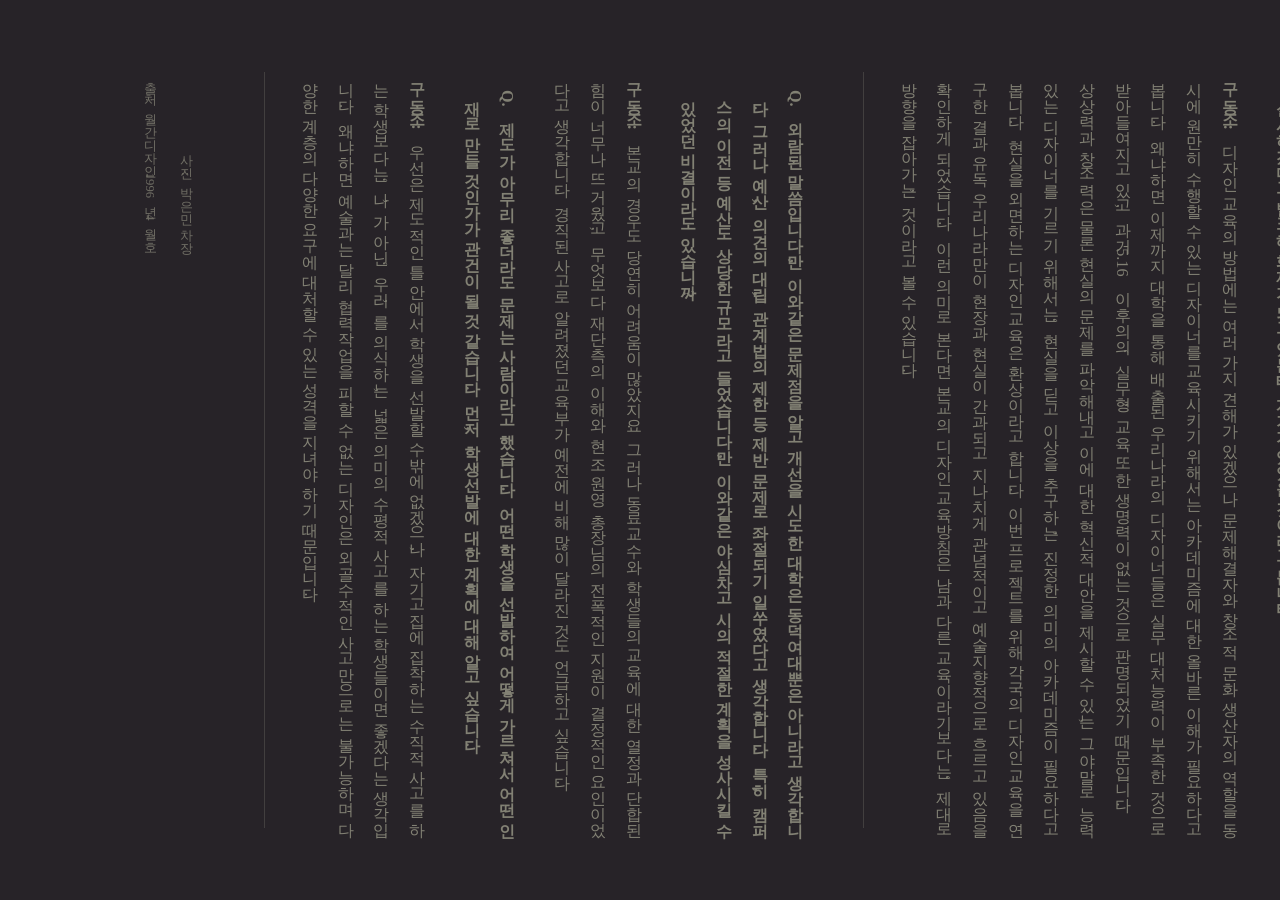
==== gudongjo.html @ cb56bb74 "Add files via upload" ====
<!DOCTYPE html>
<html lang="ko">
<head>
    <meta charset="UTF-8">
    <meta name="viewport" content="width=device-width, initial-scale=1.0">
    <title>산업디자인:어제의담론 - 구동조</title>
    <meta name="description" content="1990년대 산업디자인 교수님들의 인터뷰입니다.">
    <meta name="keywords" content="1990년대, 산업디자인, 교수, 인터뷰">
    <link rel="stylesheet" href="gudongjo.css">
</head>
<body>
    <main class="archive-container">

        <div class="column hanja-column">
            <span>具</span><span>東</span><span>造</span>
        </div>

        <div class="column sub-column">
            <p class="subtitle">“현실을 무시하는 디자인 교육은 환상입니다”</p>
            <p class="hangul-name">구동조</p>
        </div>

        <div class="column intro-column">
            <p class="intro-quote">"현실을 외면하는 디자인 교육은 환상이라고 합니다. 상상력과 창조력은 물론 현실의 문제를 파악해내고 이에 대한 혁신적 대안을 제시할 수 있는 능력을 기르기 위해서는 ‘현실을 딛고 이상을 추구하는’ 진정한 의미의 아카데미즘이 필요합니다."</p>
        </div>

        <div class="column img-column">
            <img src="gudongjo_face.jpg" alt="구동조 교수">
        </div>

        <div class="section-block">
             <p>이노베이션의 과정을 디자인이라고 한다면 디자이너는 현실 속에서 문제를 추출해내는 능력과 그 문제를 해결할 만한 창조적이고도 실질적인 능력 모두가 함께 배양되어야 한다. 동덕여자대학교는 대학의 특성화를 위한 중장기 계획을 통해 디자인대학을 패션의 중심 거리로 변모하고 있는 서울 강남구 청담동, 속칭 ‘로데오’ 거리에 밀착된 산학협동 프로그램을 적극적으로 추진하고 있다. 이 계획의 실현을 위해 동분서주한 구동조 교수를 통해 대학의 특성화와 현장감 있는 디자인 교육에 대한 포부를 들어본다.</p>
        </div>
        
        <div class="section-block">
            <p class="question">Q. 유태인은 자녀가 남과 다르기를 바라고, 한국 사람들은 최고가 되기를 바란다고 합니다. 최고가 되려면 수많은 경쟁자를 이겨야 하지만, 남과 다르다는 것은 불필요한 경쟁을 하지 않고 창조적 사고와 스스로의 노력으로 독자적인 지위를 확보할 수 있는 것을 말합니다. 동덕여대 디자인 대학도 남들과 ‘다른 교육’을 실시하겠다고 발표해 화제가 되고 있는데, 계기가 있었을 것이라고 봅니다.</p>
            <p><strong>구동조 :</strong> 디자인 교육의 방법에는 여러 가지 견해가 있겠으나 문제해결자와 창조적 문화 생산자의 역할을 동시에 원만히 수행할 수 있는 디자이너를 교육시키기 위해서는 아카데미즘에 대한 올바른 이해가 필요하다고 봅니다. 왜냐하면 이제까지 대학을 통해 배출된 우리나라의 디자이너들은 실무 대처능력이 부족한 것으로 받아들여지고 있고, 과거 5.16 이후의의 ‘실무형’ 교육 또한 생명력이 없는 것으로 판명되었기 때문입니다.<br>상상력과 창조력은 물론 현실의 문제를 파악해내고 이에 대한 혁신적 대안을 제시할 수 있는, 그야말로 능력 있는 디자이너를 기르기 위해서는 ‘현실을 딛고 이상을 추구하는’ 진정한 의미의 아카데미즘이 필요하다고 봅니다. 현실을 외면하는 디자인 교육은 환상이라고 합니다. 이번 프로젝트를 위해 각국의 디자인 교육을 연구한 결과 유독 우리나라만이 현장과 현실이 간과되고 지나치게 관념적이고 예술지향적으로 흐르고 있음을 확인하게 되었습니다. 이런 의미로 본다면 본교의 디자인 교육방침은 남과 다른 교육이라기보다는 ‘제대로 방향을 잡아가는’ 것이라고 볼 수 있습니다.</p>
        </div>

        <div class="section-block">
            <p class="question">Q. 외람된 말씀입니다만, 이와같은 문제점을 알고 개선을 시도한 대학은 동덕여대뿐은 아니라고 생각합니다. 그러나 예산, 의견의 대립, 관계법의 제한 등 제반 문제로 좌절되기 일쑤였다고 생각합니다. 특히, 캠퍼스의 이전 등 예산도 상당한 규모라고 들었습니다만, 이와같은 야심차고 시의 적절한 계획을 성사시킬 수 있었던 비결이라도 있습니까?</p>
            <p><strong>구동조 :</strong> 본교의 경우도 당연히 어려움이 많았지요. 그러나 동료교수와 학생들의 교육에 대한 열정과 단합된 힘이 너무나 뜨거웠고, 무엇보다 재단측의 이해와 현 조원영 총장님의 전폭적인 지원이 결정적인 요인이었다고 생각합니다. 경직된 사고로 알려졌던 교육부가 예전에 비해 많이 달라진 것도 언급하고 싶습니다.</p>

            <p class="question">Q. 제도가 아무리 좋더라도 문제는 사람이라고 했습니다. 어떤 학생을 선발하여 어떻게 가르쳐서 어떤 인재로 만들 것인가가 관건이 될 것 같습니다. 먼저, 학생선발에 대한 계획에 대해 알고 싶습니다.</p>
            <p><strong>구동조 :</strong> 우선은 제도적인 틀 안에서 학생을 선발할 수밖에 없겠으나, 자기고집에 집착하는 수직적 사고를 하는 학생보다는 ‘나’가 아닌 ‘우리’를 의식하는, 넓은 의미의 수평적 사고를 하는 학생들이면 좋겠다는 생각입니다. 왜냐하면 예술과는 달리 협력작업을 피할 수 없는 디자인은 외골수적인 사고만으로는 불가능하며 다양한 계층의 다양한 요구에 대처할 수 있는 성격을 지녀야 하기 때문입니다.</p>
        </div>

        <div class="credits-column">
            <p>사진: 박은민 차장</p>
            <p>출처: 월간디자인 1996년 4월호</p>
        </div>

    </main>
</body>
</html>
---- gudongjo.css ----
@charset "UTF-8";


* {
    box-sizing: border-box;
    margin: 0;
    padding: 0;
}

body, html {
    width: 100%;
    height: 100vh; 
    background-color: #272328; 
    color: #828174; 
    font-family: 'Gungsuh', '궁서', 'Batang', '바탕', serif;
    overflow-y: hidden;
    overflow-x: auto; 
}


::-webkit-scrollbar { height: 8px; }
::-webkit-scrollbar-track { background: #272328; }
::-webkit-scrollbar-thumb { background: #828174; border-radius: 10px; }


.archive-container {
    writing-mode: vertical-rl; 
    height: 100vh;
    padding: 8vh 5vw; 
    display: flex;
    flex-direction: column; 
    align-items: flex-start; 
    gap: 3vw; 
}


.hanja-column {
    height: 84vh; 
    display: flex;
    flex-direction: row; 
    justify-content: space-between; 
    font-size: 16vh;
    font-weight: bold;
    line-height: 1;
}


.sub-column {
    height: 84vh;
    display: flex;
    flex-direction: row; 
    justify-content: space-between; 
}
.subtitle {
    font-size: 2vh;
    line-height: 1.6;
    letter-spacing: 1px;
}
.hangul-name {
    font-size: 7vh;
    letter-spacing: 2vh;
    margin-bottom: 2vh; 
}


.intro-column p {
    font-size: 2.2vh; 
    line-height: 2.4;
    text-align: justify; 
}


.img-column {
    margin-left: 2vw; 
}
.img-column img {
    height: 38vh; 
    width: auto;
    object-fit: cover;
    filter: sepia(20%) grayscale(30%);
}


.section-block {
    display: flex;
    flex-direction: column; 
    border-left: 1px solid rgba(130, 129, 116, 0.3);
    padding-left: 2vw;
    margin-left: 1vw;
    gap: 1.5vw; 
}
.section-block p {
    font-size: 1.8vh;
    line-height: 2.2;
    text-align: justify;
}
.section-block .question {
    margin-top: 2vh;
    font-weight: bold;
}
.section-block strong {
    font-weight: bold;
}


.credits-column {
    display: flex;
    flex-direction: column; 
    align-items: flex-end; 
    margin-left: 6vw; 
}
.credits-column p {
    font-size: 1.4vh;
    margin-right: 1.5vw; 
    opacity: 0.8; 
}
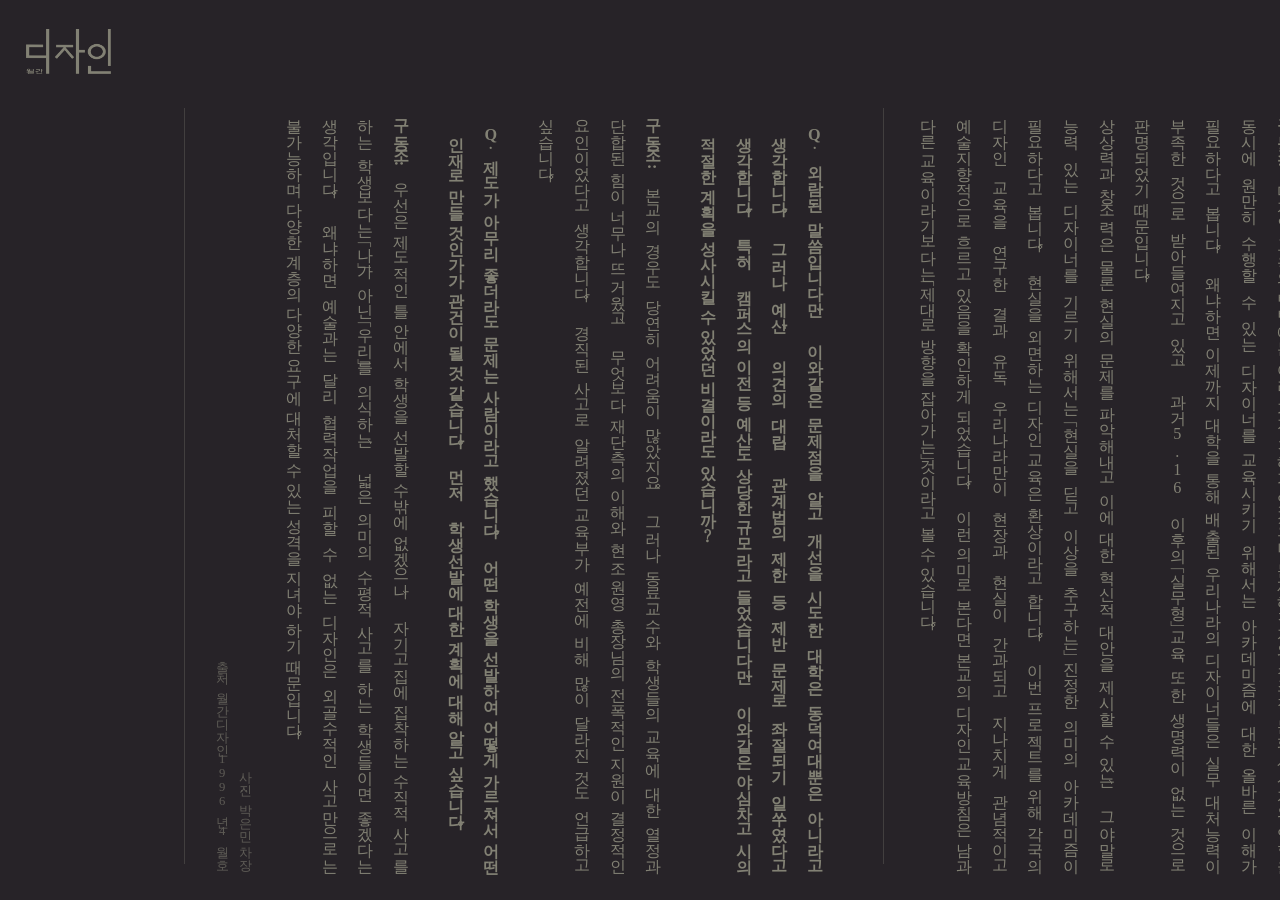
==== commit 5dbf93e7: "Add files via upload" ====
--- a/gudongjo.html
+++ b/gudongjo.html
@@ -3,12 +3,16 @@
 <head>
     <meta charset="UTF-8">
     <meta name="viewport" content="width=device-width, initial-scale=1.0">
-    <title>산업디자인:어제의담론 - 구동조</title>
-    <meta name="description" content="1990년대 산업디자인 교수님들의 인터뷰입니다.">
-    <meta name="keywords" content="1990년대, 산업디자인, 교수, 인터뷰">
+    <title>구동조 인터뷰</title>
+    <meta name="description" content="구동조 교수의 인터뷰입니다.">
+    <meta name="keywords" content="구동조, 교수, 인터뷰">
     <link rel="stylesheet" href="gudongjo.css">
 </head>
 <body>
+    <a href="index.html" class="logo-home-btn" title="홈으로 이동">
+        <img src="logo5.png" alt="월간디자인 로고">
+    </a>
+
     <main class="archive-container">
 
         <div class="column hanja-column">
@@ -16,12 +20,12 @@
         </div>
 
         <div class="column sub-column">
-            <p class="subtitle">“현실을 무시하는 디자인 교육은 환상입니다”</p>
+            <p class="subtitle"><span class="symbol">﹃</span>현실을 무시하는 디자인 교육은 환상입니다<span class="symbol">﹄</span></p>
             <p class="hangul-name">구동조</p>
         </div>
 
         <div class="column intro-column">
-            <p class="intro-quote">"현실을 외면하는 디자인 교육은 환상이라고 합니다. 상상력과 창조력은 물론 현실의 문제를 파악해내고 이에 대한 혁신적 대안을 제시할 수 있는 능력을 기르기 위해서는 ‘현실을 딛고 이상을 추구하는’ 진정한 의미의 아카데미즘이 필요합니다."</p>
+            <p class="intro-quote"><span class="symbol">﹃</span>현실을 외면하는 디자인 교육은 환상이라고 합니다<span class="symbol">︒</span> 상상력과 창조력은 물론 현실의 문제를 파악해내고 이에 대한 혁신적 대안을 제시할 수 있는 능력을 기르기 위해서는 <span class="symbol">﹁</span>현실을 딛고 이상을 추구하는<span class="symbol">﹂</span> 진정한 의미의 아카데미즘이 필요합니다<span class="symbol">︒﹄</span></p>
         </div>
 
         <div class="column img-column">
@@ -29,27 +33,38 @@
         </div>
 
         <div class="section-block">
-             <p>이노베이션의 과정을 디자인이라고 한다면 디자이너는 현실 속에서 문제를 추출해내는 능력과 그 문제를 해결할 만한 창조적이고도 실질적인 능력 모두가 함께 배양되어야 한다. 동덕여자대학교는 대학의 특성화를 위한 중장기 계획을 통해 디자인대학을 패션의 중심 거리로 변모하고 있는 서울 강남구 청담동, 속칭 ‘로데오’ 거리에 밀착된 산학협동 프로그램을 적극적으로 추진하고 있다. 이 계획의 실현을 위해 동분서주한 구동조 교수를 통해 대학의 특성화와 현장감 있는 디자인 교육에 대한 포부를 들어본다.</p>
+             <p>이노베이션의 과정을 디자인이라고 한다면 디자이너는 현실 속에서 문제를 추출해내는 능력과 그 문제를 해결할 만한 창조적이고도 실질적인 능력 모두가 함께 배양되어야 한다<span class="symbol">︒</span> 동덕여자대학교는 대학의 특성화를 위한 중장기 계획을 통해 디자인대학을 패션의 중심 거리로 변모하고 있는 서울 강남구 청담동<span class="symbol">︑</span> 속칭 <span class="symbol">﹁</span>로데오<span class="symbol">﹂</span> 거리에 밀착된 산학협동 프로그램을 적극적으로 추진하고 있다<span class="symbol">︒</span> 이 계획의 실현을 위해 동분서주한 구동조 교수를 통해 대학의 특성화와 현장감 있는 디자인 교육에 대한 포부를 들어본다<span class="symbol">︒</span></p>
         </div>
         
         <div class="section-block">
-            <p class="question">Q. 유태인은 자녀가 남과 다르기를 바라고, 한국 사람들은 최고가 되기를 바란다고 합니다. 최고가 되려면 수많은 경쟁자를 이겨야 하지만, 남과 다르다는 것은 불필요한 경쟁을 하지 않고 창조적 사고와 스스로의 노력으로 독자적인 지위를 확보할 수 있는 것을 말합니다. 동덕여대 디자인 대학도 남들과 ‘다른 교육’을 실시하겠다고 발표해 화제가 되고 있는데, 계기가 있었을 것이라고 봅니다.</p>
-            <p><strong>구동조 :</strong> 디자인 교육의 방법에는 여러 가지 견해가 있겠으나 문제해결자와 창조적 문화 생산자의 역할을 동시에 원만히 수행할 수 있는 디자이너를 교육시키기 위해서는 아카데미즘에 대한 올바른 이해가 필요하다고 봅니다. 왜냐하면 이제까지 대학을 통해 배출된 우리나라의 디자이너들은 실무 대처능력이 부족한 것으로 받아들여지고 있고, 과거 5.16 이후의의 ‘실무형’ 교육 또한 생명력이 없는 것으로 판명되었기 때문입니다.<br>상상력과 창조력은 물론 현실의 문제를 파악해내고 이에 대한 혁신적 대안을 제시할 수 있는, 그야말로 능력 있는 디자이너를 기르기 위해서는 ‘현실을 딛고 이상을 추구하는’ 진정한 의미의 아카데미즘이 필요하다고 봅니다. 현실을 외면하는 디자인 교육은 환상이라고 합니다. 이번 프로젝트를 위해 각국의 디자인 교육을 연구한 결과 유독 우리나라만이 현장과 현실이 간과되고 지나치게 관념적이고 예술지향적으로 흐르고 있음을 확인하게 되었습니다. 이런 의미로 본다면 본교의 디자인 교육방침은 남과 다른 교육이라기보다는 ‘제대로 방향을 잡아가는’ 것이라고 볼 수 있습니다.</p>
+            <p class="question"><span class="num">Q</span><span class="symbol">﹒</span> 유태인은 자녀가 남과 다르기를 바라고<span class="symbol">︑</span> 한국 사람들은 최고가 되기를 바란다고 합니다<span class="symbol">︒</span> 최고가 되려면 수많은 경쟁자를 이겨야 하지만<span class="symbol">︑</span> 남과 다르다는 것은 불필요한 경쟁을 하지 않고 창조적 사고와 스스로의 노력으로 독자적인 지위를 확보할 수 있는 것을 말합니다<span class="symbol">︒</span> 동덕여대 디자인 대학도 남들과 <span class="symbol">﹁</span>다른 교육<span class="symbol">﹂</span>을 실시하겠다고 발표해 화제가 되고 있는데<span class="symbol">︑</span> 계기가 있었을 것이라고 봅니다<span class="symbol">︒</span></p>
+            <p><strong>구동조 :</strong> 디자인 교육의 방법에는 여러 가지 견해가 있겠으나 문제해결자와 창조적 문화 생산자의 역할을 동시에 원만히 수행할 수 있는 디자이너를 교육시키기 위해서는 아카데미즘에 대한 올바른 이해가 필요하다고 봅니다<span class="symbol">︒</span> 왜냐하면 이제까지 대학을 통해 배출된 우리나라의 디자이너들은 실무 대처능력이 부족한 것으로 받아들여지고 있고<span class="symbol">︑</span> 과거 <span class="num">5.16</span> 이후의 <span class="symbol">﹁</span>실무형<span class="symbol">﹂</span> 교육 또한 생명력이 없는 것으로 판명되었기 때문입니다<span class="symbol">︒</span><br>상상력과 창조력은 물론 현실의 문제를 파악해내고 이에 대한 혁신적 대안을 제시할 수 있는<span class="symbol">︑</span> 그야말로 능력 있는 디자이너를 기르기 위해서는 <span class="symbol">﹁</span>현실을 딛고 이상을 추구하는<span class="symbol">﹂</span> 진정한 의미의 아카데미즘이 필요하다고 봅니다<span class="symbol">︒</span> 현실을 외면하는 디자인 교육은 환상이라고 합니다<span class="symbol">︒</span> 이번 프로젝트를 위해 각국의 디자인 교육을 연구한 결과 유독 우리나라만이 현장과 현실이 간과되고 지나치게 관념적이고 예술지향적으로 흐르고 있음을 확인하게 되었습니다<span class="symbol">︒</span> 이런 의미로 본다면 본교의 디자인 교육방침은 남과 다른 교육이라기보다는 <span class="symbol">﹁</span>제대로 방향을 잡아가는<span class="symbol">﹂</span> 것이라고 볼 수 있습니다<span class="symbol">︒</span></p>
         </div>
 
         <div class="section-block">
-            <p class="question">Q. 외람된 말씀입니다만, 이와같은 문제점을 알고 개선을 시도한 대학은 동덕여대뿐은 아니라고 생각합니다. 그러나 예산, 의견의 대립, 관계법의 제한 등 제반 문제로 좌절되기 일쑤였다고 생각합니다. 특히, 캠퍼스의 이전 등 예산도 상당한 규모라고 들었습니다만, 이와같은 야심차고 시의 적절한 계획을 성사시킬 수 있었던 비결이라도 있습니까?</p>
-            <p><strong>구동조 :</strong> 본교의 경우도 당연히 어려움이 많았지요. 그러나 동료교수와 학생들의 교육에 대한 열정과 단합된 힘이 너무나 뜨거웠고, 무엇보다 재단측의 이해와 현 조원영 총장님의 전폭적인 지원이 결정적인 요인이었다고 생각합니다. 경직된 사고로 알려졌던 교육부가 예전에 비해 많이 달라진 것도 언급하고 싶습니다.</p>
+            <p class="question"><span class="num">Q</span><span class="symbol">﹒</span> 외람된 말씀입니다만<span class="symbol">︑</span> 이와같은 문제점을 알고 개선을 시도한 대학은 동덕여대뿐은 아니라고 생각합니다<span class="symbol">︒</span> 그러나 예산<span class="symbol">︑</span> 의견의 대립<span class="symbol">︑</span> 관계법의 제한 등 제반 문제로 좌절되기 일쑤였다고 생각합니다<span class="symbol">︒</span> 특히<span class="symbol">︑</span> 캠퍼스의 이전 등 예산도 상당한 규모라고 들었습니다만<span class="symbol">︑</span> 이와같은 야심차고 시의 적절한 계획을 성사시킬 수 있었던 비결이라도 있습니까<span class="symbol">﹖</span></p>
+            <p><strong>구동조 :</strong> 본교의 경우도 당연히 어려움이 많았지요<span class="symbol">︒</span> 그러나 동료교수와 학생들의 교육에 대한 열정과 단합된 힘이 너무나 뜨거웠고<span class="symbol">︑</span> 무엇보다 재단측의 이해와 현 조원영 총장님의 전폭적인 지원이 결정적인 요인이었다고 생각합니다<span class="symbol">︒</span> 경직된 사고로 알려졌던 교육부가 예전에 비해 많이 달라진 것도 언급하고 싶습니다<span class="symbol">︒</span></p>
 
-            <p class="question">Q. 제도가 아무리 좋더라도 문제는 사람이라고 했습니다. 어떤 학생을 선발하여 어떻게 가르쳐서 어떤 인재로 만들 것인가가 관건이 될 것 같습니다. 먼저, 학생선발에 대한 계획에 대해 알고 싶습니다.</p>
-            <p><strong>구동조 :</strong> 우선은 제도적인 틀 안에서 학생을 선발할 수밖에 없겠으나, 자기고집에 집착하는 수직적 사고를 하는 학생보다는 ‘나’가 아닌 ‘우리’를 의식하는, 넓은 의미의 수평적 사고를 하는 학생들이면 좋겠다는 생각입니다. 왜냐하면 예술과는 달리 협력작업을 피할 수 없는 디자인은 외골수적인 사고만으로는 불가능하며 다양한 계층의 다양한 요구에 대처할 수 있는 성격을 지녀야 하기 때문입니다.</p>
-        </div>
-
-        <div class="credits-column">
-            <p>사진: 박은민 차장</p>
-            <p>출처: 월간디자인 1996년 4월호</p>
+            <p class="question"><span class="num">Q</span><span class="symbol">﹒</span> 제도가 아무리 좋더라도 문제는 사람이라고 했습니다<span class="symbol">︒</span> 어떤 학생을 선발하여 어떻게 가르쳐서 어떤 인재로 만들 것인가가 관건이 될 것 같습니다<span class="symbol">︒</span> 먼저<span class="symbol">︑</span> 학생선발에 대한 계획에 대해 알고 싶습니다<span class="symbol">︒</span></p>
+            <p><strong>구동조 :</strong> 우선은 제도적인 틀 안에서 학생을 선발할 수밖에 없겠으나<span class="symbol">︑</span> 자기고집에 집착하는 수직적 사고를 하는 학생보다는 <span class="symbol">﹁</span>나<span class="symbol">﹂</span>가 아닌 <span class="symbol">﹁</span>우리<span class="symbol">﹂</span>를 의식하는<span class="symbol">︑</span> 넓은 의미의 수평적 사고를 하는 학생들이면 좋겠다는 생각입니다<span class="symbol">︒</span> 왜냐하면 예술과는 달리 협력작업을 피할 수 없는 디자인은 외골수적인 사고만으로는 불가능하며 다양한 계층의 다양한 요구에 대처할 수 있는 성격을 지녀야 하기 때문입니다<span class="symbol">︒</span></p>
+            
+            <div class="credits-column">
+                <p>사진: 박은민 차장</p>
+                <p>출처: 월간디자인 <span class="num">1996</span>년 <span class="num">4</span>월호</p>
+            </div>
         </div>
 
     </main>
+
+    <script>
+        window.addEventListener('load', function() {
+            setTimeout(function() {
+                var startPoint = document.querySelector('.hanja-column');
+                if (startPoint) {
+                    startPoint.scrollIntoView({ behavior: 'auto', block: 'start', inline: 'end' });
+                }
+            }, 50);
+        });
+    </script>
 </body>
 </html>
--- a/gudongjo.css
+++ b/gudongjo.css
@@ -1,5 +1,4 @@
 @charset "UTF-8";
-
 
 * {
     box-sizing: border-box;
@@ -23,16 +22,52 @@
 ::-webkit-scrollbar-thumb { background: #828174; border-radius: 10px; }
 
 
+.logo-home-btn {
+    position: fixed;
+    top: 3.2vh;
+    left: 2vw;
+    width: 85px; 
+    height: auto;  
+    z-index: 1000;
+    transition: opacity 0.2s ease;
+}
+.logo-home-btn img {
+    width: 100%;
+    height: auto;
+    display: block;
+}
+.logo-home-btn:hover {
+    opacity: 0.7;
+}
+
+
 .archive-container {
     writing-mode: vertical-rl; 
     height: 100vh;
-    padding: 8vh 5vw; 
+    padding: 12vh 2vw 4vh 15vw; 
     display: flex;
     flex-direction: column; 
     align-items: flex-start; 
     gap: 3vw; 
+    width: max-content;
 }
 
+
+.num {
+    display: inline-block;
+    -webkit-text-orientation: upright;
+    text-orientation: upright;
+    font-style: normal;
+    text-align: center;
+}
+
+
+.symbol {
+    font-family: 'Gungsuh', '궁서', serif;
+    display: inline-block;
+    line-height: 1;
+    font-style: normal;
+}
 
 .hanja-column {
     height: 84vh; 
@@ -43,7 +78,6 @@
     font-weight: bold;
     line-height: 1;
 }
-
 
 .sub-column {
     height: 84vh;
@@ -62,13 +96,12 @@
     margin-bottom: 2vh; 
 }
 
-
 .intro-column p {
     font-size: 2.2vh; 
     line-height: 2.4;
     text-align: justify; 
+    word-break: keep-all; 
 }
-
 
 .img-column {
     margin-left: 2vw; 
@@ -79,7 +112,6 @@
     object-fit: cover;
     filter: sepia(20%) grayscale(30%);
 }
-
 
 .section-block {
     display: flex;
@@ -93,6 +125,7 @@
     font-size: 1.8vh;
     line-height: 2.2;
     text-align: justify;
+    word-break: keep-all;
 }
 .section-block .question {
     margin-top: 2vh;
@@ -106,11 +139,13 @@
 .credits-column {
     display: flex;
     flex-direction: column; 
-    align-items: flex-end; 
-    margin-left: 6vw; 
+    align-items: flex-end;
+    margin-top: auto;   
+    padding-top: 5vh;
+    border: none;
 }
 .credits-column p {
     font-size: 1.4vh;
-    margin-right: 1.5vw; 
-    opacity: 0.8; 
+    opacity: 0.6;          
+    line-height: 1.8;
 }
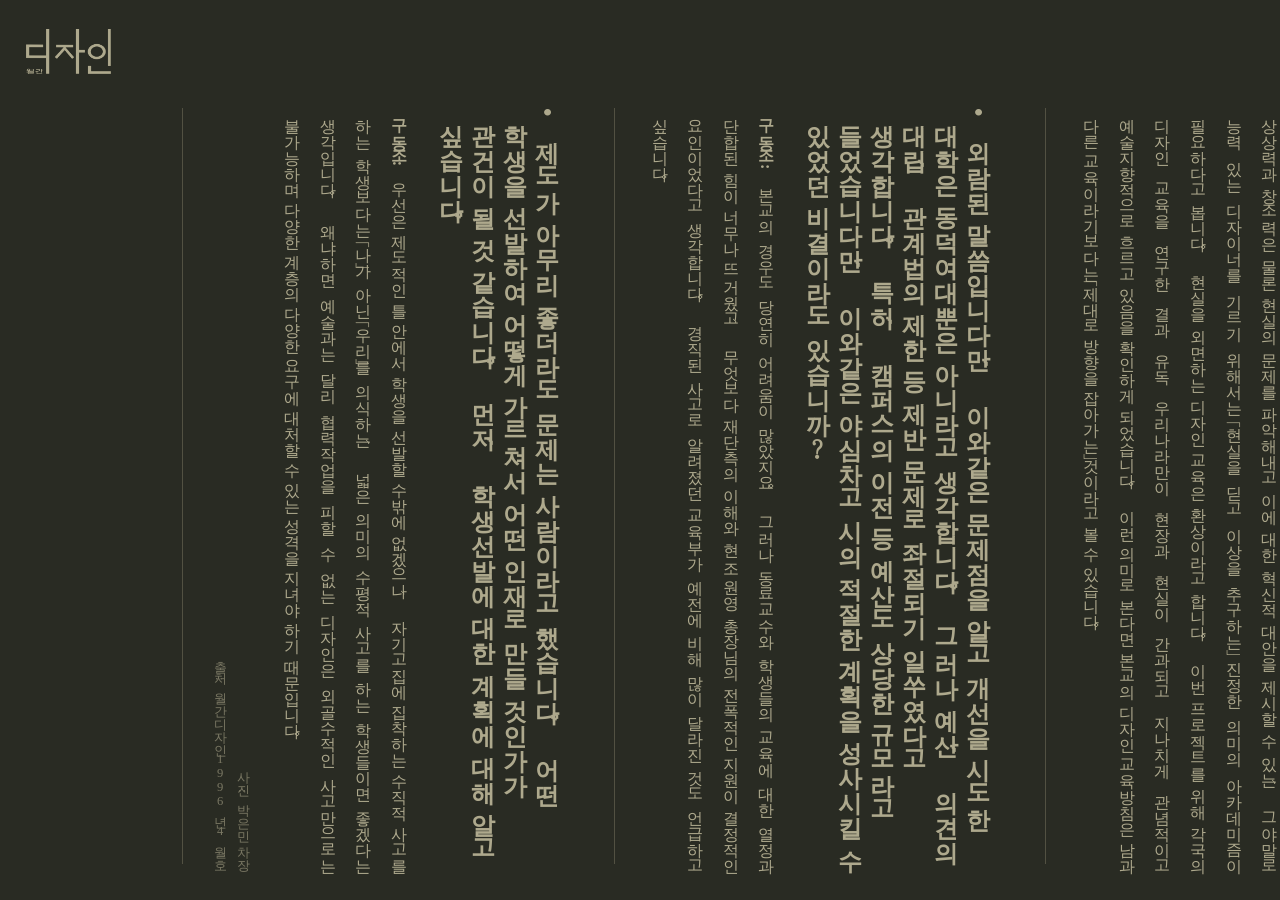
==== commit 5e16f6ca: "Add files via upload" ====
--- a/gudongjo.html
+++ b/gudongjo.html
@@ -10,18 +10,22 @@
 </head>
 <body>
     <a href="index.html" class="logo-home-btn" title="홈으로 이동">
-        <img src="logo5.png" alt="월간디자인 로고">
+        <img src="logo1.png" alt="월간디자인 로고">
     </a>
 
     <main class="archive-container">
 
-        <div class="column hanja-column">
-            <span>具</span><span>東</span><span>造</span>
+        <div class="column name-column">
+            <div class="hangul-title">
+                <span>구</span><span>동</span><span>조</span>
+            </div>
+            <div class="hanja-title">
+                <span>具</span><span>東</span><span>造</span>
+            </div>
         </div>
 
         <div class="column sub-column">
             <p class="subtitle"><span class="symbol">﹃</span>현실을 무시하는 디자인 교육은 환상입니다<span class="symbol">﹄</span></p>
-            <p class="hangul-name">구동조</p>
         </div>
 
         <div class="column intro-column">
@@ -37,15 +41,17 @@
         </div>
         
         <div class="section-block">
-            <p class="question"><span class="num">Q</span><span class="symbol">﹒</span> 유태인은 자녀가 남과 다르기를 바라고<span class="symbol">︑</span> 한국 사람들은 최고가 되기를 바란다고 합니다<span class="symbol">︒</span> 최고가 되려면 수많은 경쟁자를 이겨야 하지만<span class="symbol">︑</span> 남과 다르다는 것은 불필요한 경쟁을 하지 않고 창조적 사고와 스스로의 노력으로 독자적인 지위를 확보할 수 있는 것을 말합니다<span class="symbol">︒</span> 동덕여대 디자인 대학도 남들과 <span class="symbol">﹁</span>다른 교육<span class="symbol">﹂</span>을 실시하겠다고 발표해 화제가 되고 있는데<span class="symbol">︑</span> 계기가 있었을 것이라고 봅니다<span class="symbol">︒</span></p>
+            <h2><span class="symbol">•</span> 유태인은 자녀가 남과 다르기를 바라고<span class="symbol">︑</span> 한국 사람들은 최고가 되기를 바란다고 합니다<span class="symbol">︒</span> 최고가 되려면 수많은 경쟁자를 이겨야 하지만<span class="symbol">︑</span> 남과 다르다는 것은 불필요한 경쟁을 하지 않고 창조적 사고와 스스로의 노력으로 독자적인 지위를 확보할 수 있는 것을 말합니다<span class="symbol">︒</span> 동덕여대 디자인 대학도 남들과 <span class="symbol">﹁</span>다른 교육<span class="symbol">﹂</span>을 실시하겠다고 발표해 화제가 되고 있는데<span class="symbol">︑</span> 계기가 있었을 것이라고 봅니다<span class="symbol">︒</span></h2>
             <p><strong>구동조 :</strong> 디자인 교육의 방법에는 여러 가지 견해가 있겠으나 문제해결자와 창조적 문화 생산자의 역할을 동시에 원만히 수행할 수 있는 디자이너를 교육시키기 위해서는 아카데미즘에 대한 올바른 이해가 필요하다고 봅니다<span class="symbol">︒</span> 왜냐하면 이제까지 대학을 통해 배출된 우리나라의 디자이너들은 실무 대처능력이 부족한 것으로 받아들여지고 있고<span class="symbol">︑</span> 과거 <span class="num">5.16</span> 이후의 <span class="symbol">﹁</span>실무형<span class="symbol">﹂</span> 교육 또한 생명력이 없는 것으로 판명되었기 때문입니다<span class="symbol">︒</span><br>상상력과 창조력은 물론 현실의 문제를 파악해내고 이에 대한 혁신적 대안을 제시할 수 있는<span class="symbol">︑</span> 그야말로 능력 있는 디자이너를 기르기 위해서는 <span class="symbol">﹁</span>현실을 딛고 이상을 추구하는<span class="symbol">﹂</span> 진정한 의미의 아카데미즘이 필요하다고 봅니다<span class="symbol">︒</span> 현실을 외면하는 디자인 교육은 환상이라고 합니다<span class="symbol">︒</span> 이번 프로젝트를 위해 각국의 디자인 교육을 연구한 결과 유독 우리나라만이 현장과 현실이 간과되고 지나치게 관념적이고 예술지향적으로 흐르고 있음을 확인하게 되었습니다<span class="symbol">︒</span> 이런 의미로 본다면 본교의 디자인 교육방침은 남과 다른 교육이라기보다는 <span class="symbol">﹁</span>제대로 방향을 잡아가는<span class="symbol">﹂</span> 것이라고 볼 수 있습니다<span class="symbol">︒</span></p>
         </div>
 
         <div class="section-block">
-            <p class="question"><span class="num">Q</span><span class="symbol">﹒</span> 외람된 말씀입니다만<span class="symbol">︑</span> 이와같은 문제점을 알고 개선을 시도한 대학은 동덕여대뿐은 아니라고 생각합니다<span class="symbol">︒</span> 그러나 예산<span class="symbol">︑</span> 의견의 대립<span class="symbol">︑</span> 관계법의 제한 등 제반 문제로 좌절되기 일쑤였다고 생각합니다<span class="symbol">︒</span> 특히<span class="symbol">︑</span> 캠퍼스의 이전 등 예산도 상당한 규모라고 들었습니다만<span class="symbol">︑</span> 이와같은 야심차고 시의 적절한 계획을 성사시킬 수 있었던 비결이라도 있습니까<span class="symbol">﹖</span></p>
+            <h2><span class="symbol">•</span> 외람된 말씀입니다만<span class="symbol">︑</span> 이와같은 문제점을 알고 개선을 시도한 대학은 동덕여대뿐은 아니라고 생각합니다<span class="symbol">︒</span> 그러나 예산<span class="symbol">︑</span> 의견의 대립<span class="symbol">︑</span> 관계법의 제한 등 제반 문제로 좌절되기 일쑤였다고 생각합니다<span class="symbol">︒</span> 특히<span class="symbol">︑</span> 캠퍼스의 이전 등 예산도 상당한 규모라고 들었습니다만<span class="symbol">︑</span> 이와같은 야심차고 시의 적절한 계획을 성사시킬 수 있었던 비결이라도 있습니까<span class="symbol">﹖</span></h2>
             <p><strong>구동조 :</strong> 본교의 경우도 당연히 어려움이 많았지요<span class="symbol">︒</span> 그러나 동료교수와 학생들의 교육에 대한 열정과 단합된 힘이 너무나 뜨거웠고<span class="symbol">︑</span> 무엇보다 재단측의 이해와 현 조원영 총장님의 전폭적인 지원이 결정적인 요인이었다고 생각합니다<span class="symbol">︒</span> 경직된 사고로 알려졌던 교육부가 예전에 비해 많이 달라진 것도 언급하고 싶습니다<span class="symbol">︒</span></p>
+        </div>
 
-            <p class="question"><span class="num">Q</span><span class="symbol">﹒</span> 제도가 아무리 좋더라도 문제는 사람이라고 했습니다<span class="symbol">︒</span> 어떤 학생을 선발하여 어떻게 가르쳐서 어떤 인재로 만들 것인가가 관건이 될 것 같습니다<span class="symbol">︒</span> 먼저<span class="symbol">︑</span> 학생선발에 대한 계획에 대해 알고 싶습니다<span class="symbol">︒</span></p>
+        <div class="section-block">
+            <h2><span class="symbol">•</span> 제도가 아무리 좋더라도 문제는 사람이라고 했습니다<span class="symbol">︒</span> 어떤 학생을 선발하여 어떻게 가르쳐서 어떤 인재로 만들 것인가가 관건이 될 것 같습니다<span class="symbol">︒</span> 먼저<span class="symbol">︑</span> 학생선발에 대한 계획에 대해 알고 싶습니다<span class="symbol">︒</span></h2>
             <p><strong>구동조 :</strong> 우선은 제도적인 틀 안에서 학생을 선발할 수밖에 없겠으나<span class="symbol">︑</span> 자기고집에 집착하는 수직적 사고를 하는 학생보다는 <span class="symbol">﹁</span>나<span class="symbol">﹂</span>가 아닌 <span class="symbol">﹁</span>우리<span class="symbol">﹂</span>를 의식하는<span class="symbol">︑</span> 넓은 의미의 수평적 사고를 하는 학생들이면 좋겠다는 생각입니다<span class="symbol">︒</span> 왜냐하면 예술과는 달리 협력작업을 피할 수 없는 디자인은 외골수적인 사고만으로는 불가능하며 다양한 계층의 다양한 요구에 대처할 수 있는 성격을 지녀야 하기 때문입니다<span class="symbol">︒</span></p>
             
             <div class="credits-column">
@@ -57,14 +63,12 @@
     </main>
 
     <script>
-        window.addEventListener('load', function() {
-            setTimeout(function() {
-                var startPoint = document.querySelector('.hanja-column');
-                if (startPoint) {
-                    startPoint.scrollIntoView({ behavior: 'auto', block: 'start', inline: 'end' });
-                }
-            }, 50);
-        });
+    window.onload = function() {
+        var target = document.querySelector('.name-column');
+        if (target) {
+            document.body.scrollLeft = target.offsetLeft;
+        }
+    };
     </script>
 </body>
 </html>
--- a/gudongjo.css
+++ b/gudongjo.css
@@ -9,18 +9,17 @@
 body, html {
     width: 100%;
     height: 100vh; 
-    background-color: #272328; 
-    color: #828174; 
+    /* 요청하신 다크 배경과 베이지톤 글자색 적용 */
+    background-color: #292b23; 
+    color: #aea98d; 
     font-family: 'Gungsuh', '궁서', 'Batang', '바탕', serif;
     overflow-y: hidden;
     overflow-x: auto; 
 }
 
-
 ::-webkit-scrollbar { height: 8px; }
-::-webkit-scrollbar-track { background: #272328; }
-::-webkit-scrollbar-thumb { background: #828174; border-radius: 10px; }
-
+::-webkit-scrollbar-track { background: #292b23; }
+::-webkit-scrollbar-thumb { background: #aea98d; border-radius: 10px; }
 
 .logo-home-btn {
     position: fixed;
@@ -40,7 +39,6 @@
     opacity: 0.7;
 }
 
-
 .archive-container {
     writing-mode: vertical-rl; 
     height: 100vh;
@@ -52,7 +50,6 @@
     width: max-content;
 }
 
-
 .num {
     display: inline-block;
     -webkit-text-orientation: upright;
@@ -61,7 +58,6 @@
     text-align: center;
 }
 
-
 .symbol {
     font-family: 'Gungsuh', '궁서', serif;
     display: inline-block;
@@ -69,16 +65,37 @@
     font-style: normal;
 }
 
-.hanja-column {
-    height: 84vh; 
+/* --- 큰 한글 이름과 나란히 서는 한자 레이아웃 --- */
+.name-column {
+    display: flex;
+    flex-direction: column; /* 세로쓰기 환경에서 축 정렬 */
+    height: 84vh;
+    gap: 1vw;
+}
+
+.hangul-title {
     display: flex;
     flex-direction: row; 
-    justify-content: space-between; 
-    font-size: 16vh;
+    justify-content: space-between;
+    font-size: 16vh; /* 한글 크게 */
     font-weight: bold;
     line-height: 1;
+    height: 100%;
 }
 
+.hanja-title {
+    display: flex;
+    flex-direction: row; 
+    justify-content: space-between;
+    font-size: 8vh; /* 한자 작게 */
+    font-weight: normal;
+    line-height: 1;
+    opacity: 0.8;
+    height: 100%;
+    padding-top: 1.5vh; /* 첫 글자 높이 맞춤 */
+}
+
+/* --- 소제목 --- */
 .sub-column {
     height: 84vh;
     display: flex;
@@ -89,11 +106,6 @@
     font-size: 2vh;
     line-height: 1.6;
     letter-spacing: 1px;
-}
-.hangul-name {
-    font-size: 7vh;
-    letter-spacing: 2vh;
-    margin-bottom: 2vh; 
 }
 
 .intro-column p {
@@ -113,34 +125,42 @@
     filter: sepia(20%) grayscale(30%);
 }
 
+/* --- 질문/답변 블록 (윗선 완벽 정렬) --- */
 .section-block {
     display: flex;
     flex-direction: column; 
-    border-left: 1px solid rgba(130, 129, 116, 0.3);
+    /* 선 색상도 글자색 톤에 맞춤 */
+    border-left: 1px solid rgba(174, 169, 141, 0.3);
     padding-left: 2vw;
     margin-left: 1vw;
     gap: 1.5vw; 
 }
+
+/* 질문 서식 h2 통일 및 윗선 여백 제거 */
+.section-block h2 {
+    font-size: 2.7vh; /* 다른 교수님 페이지와 동일하게 사이즈업 */
+    font-weight: bold;
+    word-break: keep-all;
+    letter-spacing: 1px;
+    margin-top: 0; /* 윗선을 어긋나게 하던 범인 검거 및 제거! */
+}
+
 .section-block p {
     font-size: 1.8vh;
     line-height: 2.2;
     text-align: justify;
     word-break: keep-all;
-}
-.section-block .question {
-    margin-top: 2vh;
-    font-weight: bold;
+    margin-top: 0; /* 모든 문단의 시작점 통일 */
 }
 .section-block strong {
     font-weight: bold;
 }
 
-
 .credits-column {
     display: flex;
     flex-direction: column; 
     align-items: flex-end;
-    margin-top: auto;   
+    margin-top: auto;    
     padding-top: 5vh;
     border: none;
 }
